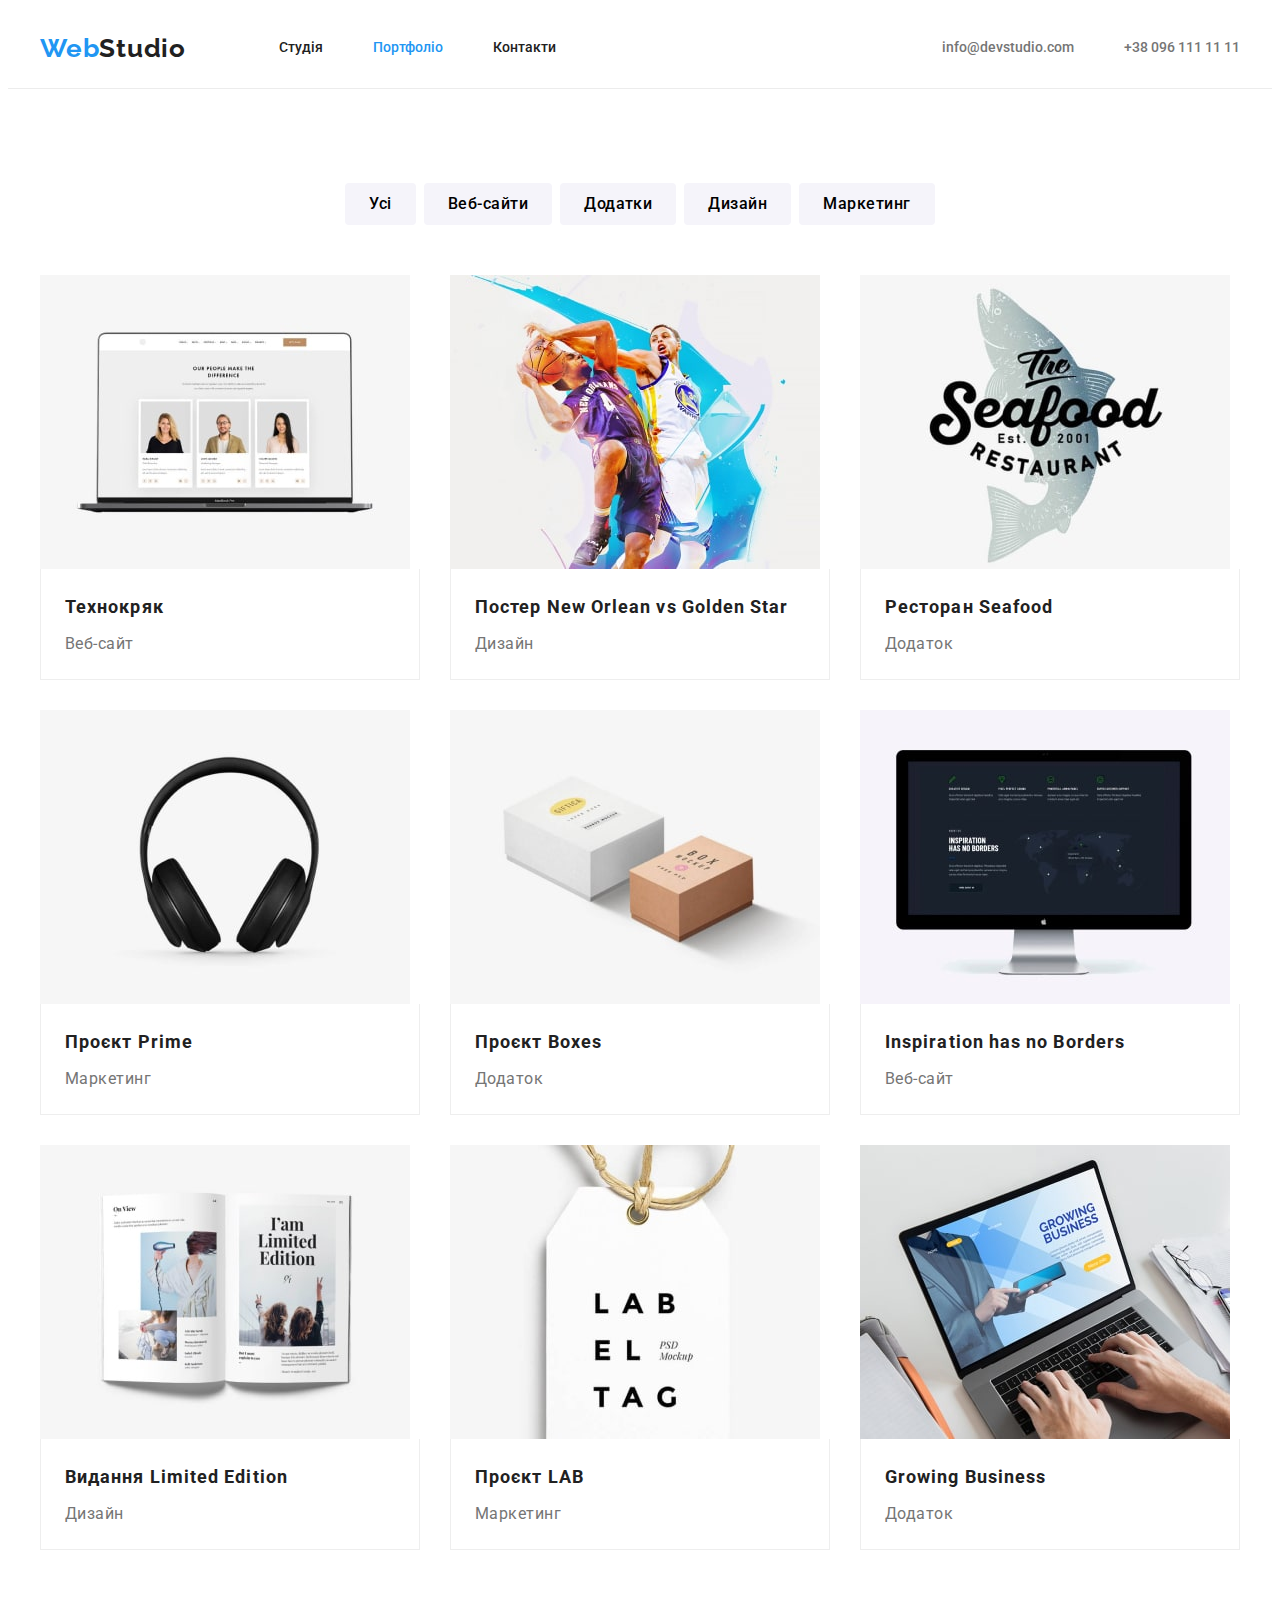
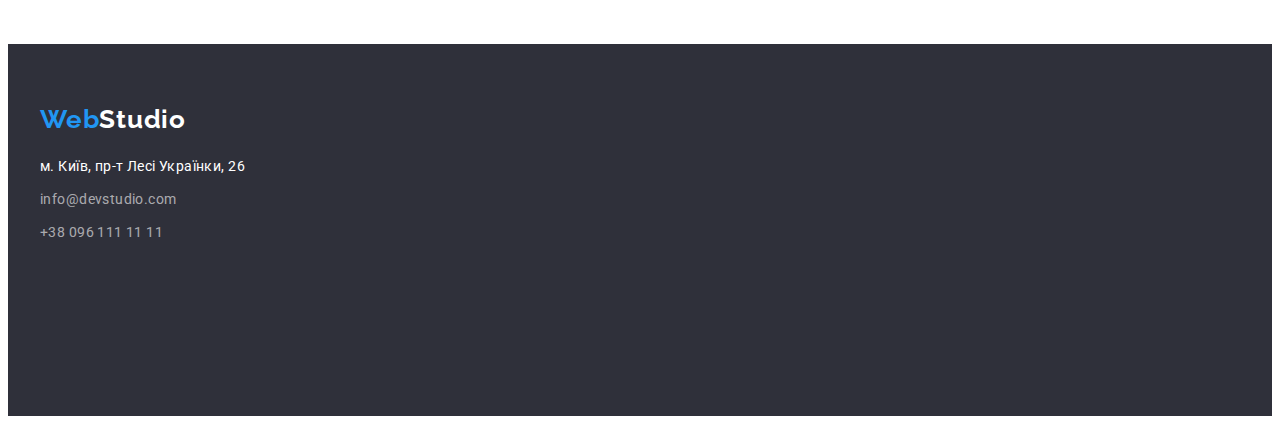
==== portfolio.html @ d462f6be "add files" ====
<!DOCTYPE html>
<html lang="uk">
  <head>
    <meta charset="UTF-8" />
    <meta http-equiv="X-UA-Compatible" content="IE=edge" />
    <meta name="viewport" content="width=device-width, initial-scale=1.0" />
    <title>Портфоліо</title>
    <link rel="preconnect" href="https://fonts.googleapis.com" />
    <link rel="preconnect" href="https://fonts.gstatic.com" crossorigin />
    <link
      href="https://fonts.googleapis.com/css2?family=Raleway:wght@700&family=Roboto:wght@400;500;700;900&display=swap"
      rel="stylesheet"
    />
    <link
      rel="stylesheet"
      href="https://cdnjs.cloudflare.com/ajax/libs/modern-normalize/1.1.0/modern-normalize.min.css"
      integrity="sha512-wpPYUAdjBVSE4KJnH1VR1HeZfpl1ub8YT/NKx4PuQ5NmX2tKuGu6U/JRp5y+Y8XG2tV+wKQpNHVUX03MfMFn9Q=="
      crossorigin="anonymous"
      referrerpolicy="no-referrer"
    />
    <link rel="stylesheet" href="./css/styles.css" />
  </head>
  <body>
    <!------------------header------------------->
    <header class="header">
      <div class="container main-nav">
        <nav class="header-navigation main-nav">
          <a class="header-logo" href="./index.html"
            ><span class="part-logo">Web</span>Studio</a
          >
          <ul class="nav-list list">
            <li class="nav-item">
              <a href="./index.html" class="nav-link">Студія</a>
            </li>
            <li class="nav-item">
              <a href="./portfolio.html" class="nav-link current">Портфоліо</a>
            </li>
            <li class="nav-item"><a href="#" class="nav-link">Контакти</a></li>
          </ul>
        </nav>
        <!-------------------contacts header------------------->
        <ul class="header-list list">
          <li class="header-item">
            <a class="header-link" href="mailto:info@devstudio.com"
              >info@devstudio.com</a
            >
          </li>
          <li class="header-item">
            <a class="header-link" href="tel:+380961111111"
              >+38 096 111 11 11</a
            >
          </li>
        </ul>
      </div>
    </header>
    <main>
      <!------------------section main------------------->
      <section class="section">
        <div class="container">
          <h1 class="visually-hidden">Портфоліо</h1>
          <ul class="list-btn list">
            <li class="item-btn">
              <button type="button" class="btn-filter">Усі</button>
            </li>
            <li class="item-btn">
              <button type="button" class="btn-filter">Веб-сайти</button>
            </li>
            <li class="item-btn">
              <button type="button" class="btn-filter">Додатки</button>
            </li>
            <li class="item-btn">
              <button type="button" class="btn-filter">Дизайн</button>
            </li>
            <li class="item-btn">
              <button type="button" class="btn-filter">Маркетинг</button>
            </li>
          </ul>
          <ul class="list-projects list">
            <li class="item-projects">
              <a class="link-projects" href="#">
                <img src="./image/laptop.jpg" alt="ноутбук" width="370" />
                <div class="cart-content">
                  <h2 class="subtitle-projects title">Технокряк</h2>
                  <p class="text-projects text">Веб-сайт</p>
                </div>
              </a>
            </li>
            <li class="item-projects">
              <a class="link-projects" href="#">
                <img
                  src="./image/players.jpg"
                  alt="два баскетболіста"
                  width="370"
                />
                <div class="cart-content">
                  <h2 class="subtitle-projects title">
                    Постер New Orlean vs Golden Star
                  </h2>
                  <p class="text-projects text">Дизайн</p>
                </div>
              </a>
            </li>
            <li class="item-projects">
              <a class="link-projects" href="#">
                <img
                  src="./image/logotitle.jpg"
                  alt="логотип ресторану"
                  width="370"
                />
                <div class="cart-content">
                  <h2 class="subtitle-projects title">Ресторан Seafood</h2>
                  <p class="text-projects text">Додаток</p>
                </div>
              </a>
            </li>
            <li class="item-projects">
              <a class="link-projects" href="#">
                <img src="./image/headphones.jpg" alt="навушники" width="370" />
                <div class="cart-content">
                  <h2 class="subtitle-projects title">Проєкт Prime</h2>
                  <p class="text-projects text">Маркетинг</p>
                </div>
              </a>
            </li>
            <li class="item-projects">
              <a class="link-projects" href="#">
                <img src="./image/boxes.jpg" alt="дві коробки" width="370" />
                <div class="cart-content">
                  <h2 class="subtitle-projects title">Проєкт Boxes</h2>
                  <p class="text-projects text">Додаток</p>
                </div>
              </a>
            </li>
            <li class="item-projects">
              <a class="link-projects" href="#">
                <img
                  src="./image/monitor.jpg"
                  alt="комп'ютерний монітор"
                  width="370"
                />
                <div class="cart-content">
                  <h2 class="subtitle-projects title">
                    Inspiration has no Borders
                  </h2>
                  <p class="text-projects text">Веб-сайт</p>
                </div>
              </a>
            </li>
            <li class="item-projects">
              <a class="link-projects" href="#">
                <img src="./image/book.jpg" alt="відкрита книга" width="370" />
                <div class="cart-content">
                  <h2 class="subtitle-projects title">
                    Видання Limited Edition
                  </h2>
                  <p class="text-projects text">Дизайн</p>
                </div>
              </a>
            </li>
            <li class="item-projects">
              <a class="link-projects" href="#">
                <img src="./image/lable.jpg" alt="лейба" width="370" />
                <div class="cart-content">
                  <h2 class="subtitle-projects title">Проєкт LAB</h2>
                  <p class="text-projects text">Маркетинг</p>
                </div>
              </a>
            </li>
            <li class="item-projects">
              <a class="link-projects" href="">
                <img
                  src="./image/laptop1.jpg"
                  alt="ноутбук з руками"
                  width="370"
                />
                <div class="cart-content">
                  <h2 class="subtitle-projects title">Growing Business</h2>
                  <p class="text-projects text">Додаток</p>
                </div>
              </a>
            </li>
          </ul>
        </div>
      </section>
    </main>
    <!--contacts footer-->
    <footer class="footer">
      <div class="container">
        <a class="footer-logo" href="./index.html"
          ><span class="footer-part-logo">Web</span>Studio</a
        >
        <address class="footer-address">
          <ul class="footer-list list">
            <li class="footer-item">
              <a
                class="address-name"
                href="https://goo.gl/maps/CPtrU1FHBa2aNyZL9"
                target="_blank"
                rel="noopener noreferrer nofollow"
                >м. Київ, пр-т Лесі Українки, 26</a
              >
            </li>
            <li class="footer-item">
              <a class="footer-link" href="mailto:info@devstudio.com"
                >info@devstudio.com</a
              >
            </li>
            <li class="footer-item">
              <a class="footer-link" href="tel:+380961111111"
                >+38 096 111 11 11</a
              >
            </li>
          </ul>
        </address>
      </div>
    </footer>
  </body>
</html>
---- css/styles.css ----
/*html {
  box-sizing: border-box;
}

*,
*::before,
*::after {
  box-sizing: inherit;
}*/

:root {
  --primary-text-color: #212121;
  --secondary-text-color: #757575;
  --transparent-text-color: rgba(255, 255, 255, 0.6);

  --white-color: #ffffff;
  --blue-color: #2196f3;

  --secondary-background-color: #2f303a;
  --section-background-color: #f5f4fa;
  --accent-btn-background-color: #188ce8;

  --border-header-color: #ececec;
  --border-carts-color: #eeeeee;

  --card-set-gap: 30px;
}

/*------------BODY------------*/
body {
  font-family: "Roboto", sans-serif;
  color: var(--primary-text-color);
  background-color: var(--white-color);
}

img {
  display: block;
  max-width: 100%;
  height: auto;
}

p,
h1,
h2,
h3,
h4,
h5,
h6 {
  margin: 0;
}

ul,
ol {
  margin: 0;
  padding-left: 0;
}

/*-----------Utilities-----------*/

.list {
  list-style-type: none;
}

.container {
  width: 1200px;
  margin-left: auto;
  margin-right: auto;
  padding-left: 15px;
  padding-right: 15px;
  /*background-color: rgb(127, 214, 210);*/

  
}

/*------------HEADER------------*/
.header {
  border-bottom: 1px solid var(--border-header-color);
}

.nav-list .nav-link.current {
  color: var(--blue-color);
}

.main-nav {
  display: flex;
  align-items: center;
}

.header-logo {
  margin-right: 93px;

  font-family: "Raleway", sans-serif;
  font-weight: 700;
  font-size: 26px;
  line-height: 1.19;
  text-decoration: none;
  letter-spacing: 0.03em;
  color: var(--primary-text-color);
}

.part-logo {
  color: var(--blue-color);
}

.nav-list {
  display: flex;
}

.nav-item + .nav-item {
  margin-left: 50px;
}

.nav-link:hover,
.nav-link:focus {
  color: var(--blue-color);
}

.nav-link {
  display: block;
  padding-top: 32px;
  padding-bottom: 32px;

  text-decoration: none;
  font-weight: 500;
  font-size: 14px;
  line-height: 1.14;
  color: var(--primary-text-color);
}

.header-list {
  margin-left: auto;
  display: flex;
}

.header-item + .header-item {
  margin-left: 50px;
}

.header-item {
  list-style-type: none;
}

.header-link {
  display: block;
  padding-top: 32px;
  padding-bottom: 32px;

  text-decoration: none;
  font-weight: 500;
  font-size: 14px;
  line-height: 1.14;
  color: var(--secondary-text-color);
}

.header-link:hover,
.header-link:focus {
  color: var(--blue-color);
}

/*------------FOOTER-----------*/
.footer {
  background-color: var(--secondary-background-color);
  height: 252px;
  padding-top: 60px;
  padding-bottom: 60px;
}

.footer-logo {
  font-family: "Raleway", sans-serif;
  font-weight: 700;
  font-size: 26px;
  line-height: 1.19;
  text-decoration: none;
  letter-spacing: 0.03em;
  color: var(--white-color);
}

.footer-part-logo {
  color: var(--blue-color);
}

.footer-address {
  margin-top: 20px;
}

.address-name:hover,
.address-name:focus {
  color: var(--blue-color);
}

.address-name {
  text-decoration: none;
  font-style: normal;
  font-size: 14px;
  line-height: 1.71;
  letter-spacing: 0.03em;
  color: var(--white-color);
}

.footer-item + .footer-item {
  margin-top: 9px;
}

.footer-item {
  text-decoration: none;
}

.footer-link {
  text-decoration: none;
  font-style: normal;
  font-size: 14px;
  line-height: 1.71;
  letter-spacing: 0.03em;
  color: var(--transparent-text-color);
}

.footer-link:hover,
.footer-link:focus {
  color: var(--blue-color);
}

/*------------------------------------СТУДІЯ-----------------------------------*/

/*------------HERO------------*/
.hero {
  background-color: var(--secondary-background-color);
  padding-top: 200px;
  padding-bottom: 200px;
  text-align: center;
}

.hero-title {
  flex-wrap: wrap;
  margin-right: auto;
  margin-left: auto;
  margin-bottom: 30px;

  max-width: 696px;
  font-weight: 900;
  font-size: 44px;
  line-height: 1.36;
  text-align: center;
  letter-spacing: 0.06em;
  text-transform: uppercase;
  color: var(--white-color);
}

.hero-btn:hover,
.hero-btn:focus {
  background-color: var(--accent-btn-background-color);
  cursor: pointer;
  border-color: transparent;
}

.hero-btn {
padding: 10px 32px;

  border-radius: 4px;
  border-color: transparent;
  font-family: inherit;
  font-weight: 700;
  font-size: 16px;
  line-height: 1.87;
  letter-spacing: 0.06em;
  color: var(--white-color);
  background-color: var(--blue-color);
}

/*------------------ПРИХОВАНИЙ ЗАГОЛОВОК------------*/
.visually-hidden {
  position: absolute;
  white-space: nowrap;
  width: 1px;
  height: 1px;
  overflow: hidden;
  border: 0;
  padding: 0;
  clip: rect(0 0 0 0);
  clip-path: inset(50%);
  margin: -1px;
}

/*------------OUR FEATURES------------*/
.features {
  padding-top: 94px;
  padding-bottom: 94px;
}

.features-list {
  display: flex;
  flex-wrap: wrap;
}

.features-item + .features-item {
  margin-left: 30px;
}

.features-item {
  list-style-type: none;
  width: 270px;
}

.features-subtitle {
  margin-bottom: 10px;

  font-size: 14px;
  line-height: 1.14;
  letter-spacing: 0.03em;
  text-transform: uppercase;
}

.features-text {
  font-size: 14px;
  line-height: 1.71;
  letter-spacing: 0.03em;
  color: var(--secondary-text-color);
}

/*------------OUR ACTIVITIES-----------*/
.activities {
  padding-bottom: 94px;
}

.activities-list {
  display: flex;
}

.activities-item + .activities-item {
  margin-left: 30px;
}

.activities-title {
  margin-bottom: 50px;

  font-size: 36px;
  line-height: 1.16;
  text-align: center;
  letter-spacing: 0.03em;
}

.activities-item {
  list-style-type: none;
}

/*------------OUR TEAM-----------*/
.team {
  background-color: var(--section-background-color);
  padding-top: 94px;
  padding-bottom: 94px;
}

.team-list {
  display: flex;
}

.team-item + .team-item {
  margin-left: 30px;
}

.team-title {
  margin-bottom: 50px;

  font-size: 36px;
  line-height: 1.16;
  text-align: center;
  letter-spacing: 0.03em;
}

.team-item {
  list-style-type: none;
  background-color: var(--white-color);
}

.name-wrap {
  padding: 30px;
}

.team-name {
  margin-bottom: 10px;

  font-weight: 500;
  font-size: 16px;
  line-height: 1.18;
  text-align: center;
  letter-spacing: 0.03em;
}

.team-position {
  font-size: 16px;
  line-height: 1.18;
  color: var(--secondary-text-color);
  text-align: center;
  letter-spacing: 0.03em;
}

/*----------------------------------ПОРТФОЛІО--------------------------------*/

/*----------section main-------------*/
.section {
  padding-top: 94px;
  padding-bottom: 94px;
}

.list-btn {
  display: flex;
  align-items: center;
  justify-content: center;
  margin-right: auto;
  margin-left: auto;
  margin-bottom: 50px;

  list-style-type: none;
}

.item-btn + .item-btn {
  margin-left: 8px;
}

.btn-filter:hover,
.btn-filter:focus {
  background-color: var(--blue-color);
  color: var(--white-color);
  cursor: pointer;
  border-color: transparent;
}

.list-btn .btn-filter.current {
  background-color: var(--blue-color);
}

.btn-filter {
  border-radius: 4px;
  border-color: transparent;
  padding: 6px 22px;

  font-family: inherit;
  font-weight: 500;
  font-size: 16px;
  line-height: 1.62;
  text-align: center;
  letter-spacing: 0.03em;
  background-color: var(--section-background-color);
}

.list-projects {
  display: flex;
  flex-wrap: wrap;
  list-style-type: none;

  margin-left: calc(-1 * var(--card-set-gap));
  margin-top: calc(-1 * var(--card-set-gap));
}

.item-projects {
  flex-basis: calc(100% / 3 - var(--card-set-gap));

  margin-left: var(--card-set-gap);
  margin-top: var(--card-set-gap);
}

.link-projects {
  text-decoration: none;
}

.cart-content {
  padding: 20px 24px;  
  border-left: 1px solid var(--border-carts-color);
  border-right: 1px solid var(--border-carts-color);
  border-bottom: 1px solid var(--border-carts-color);
}

.subtitle-projects {
  margin-bottom: 4px;
  font-size: 18px;
  line-height: 2;
  letter-spacing: 0.06em;
  color: var(--primary-text-color);
}

.text-projects {
  font-size: 16px;
  line-height: 1.88;
  letter-spacing: 0.03em;
  color: var(--secondary-text-color);
}
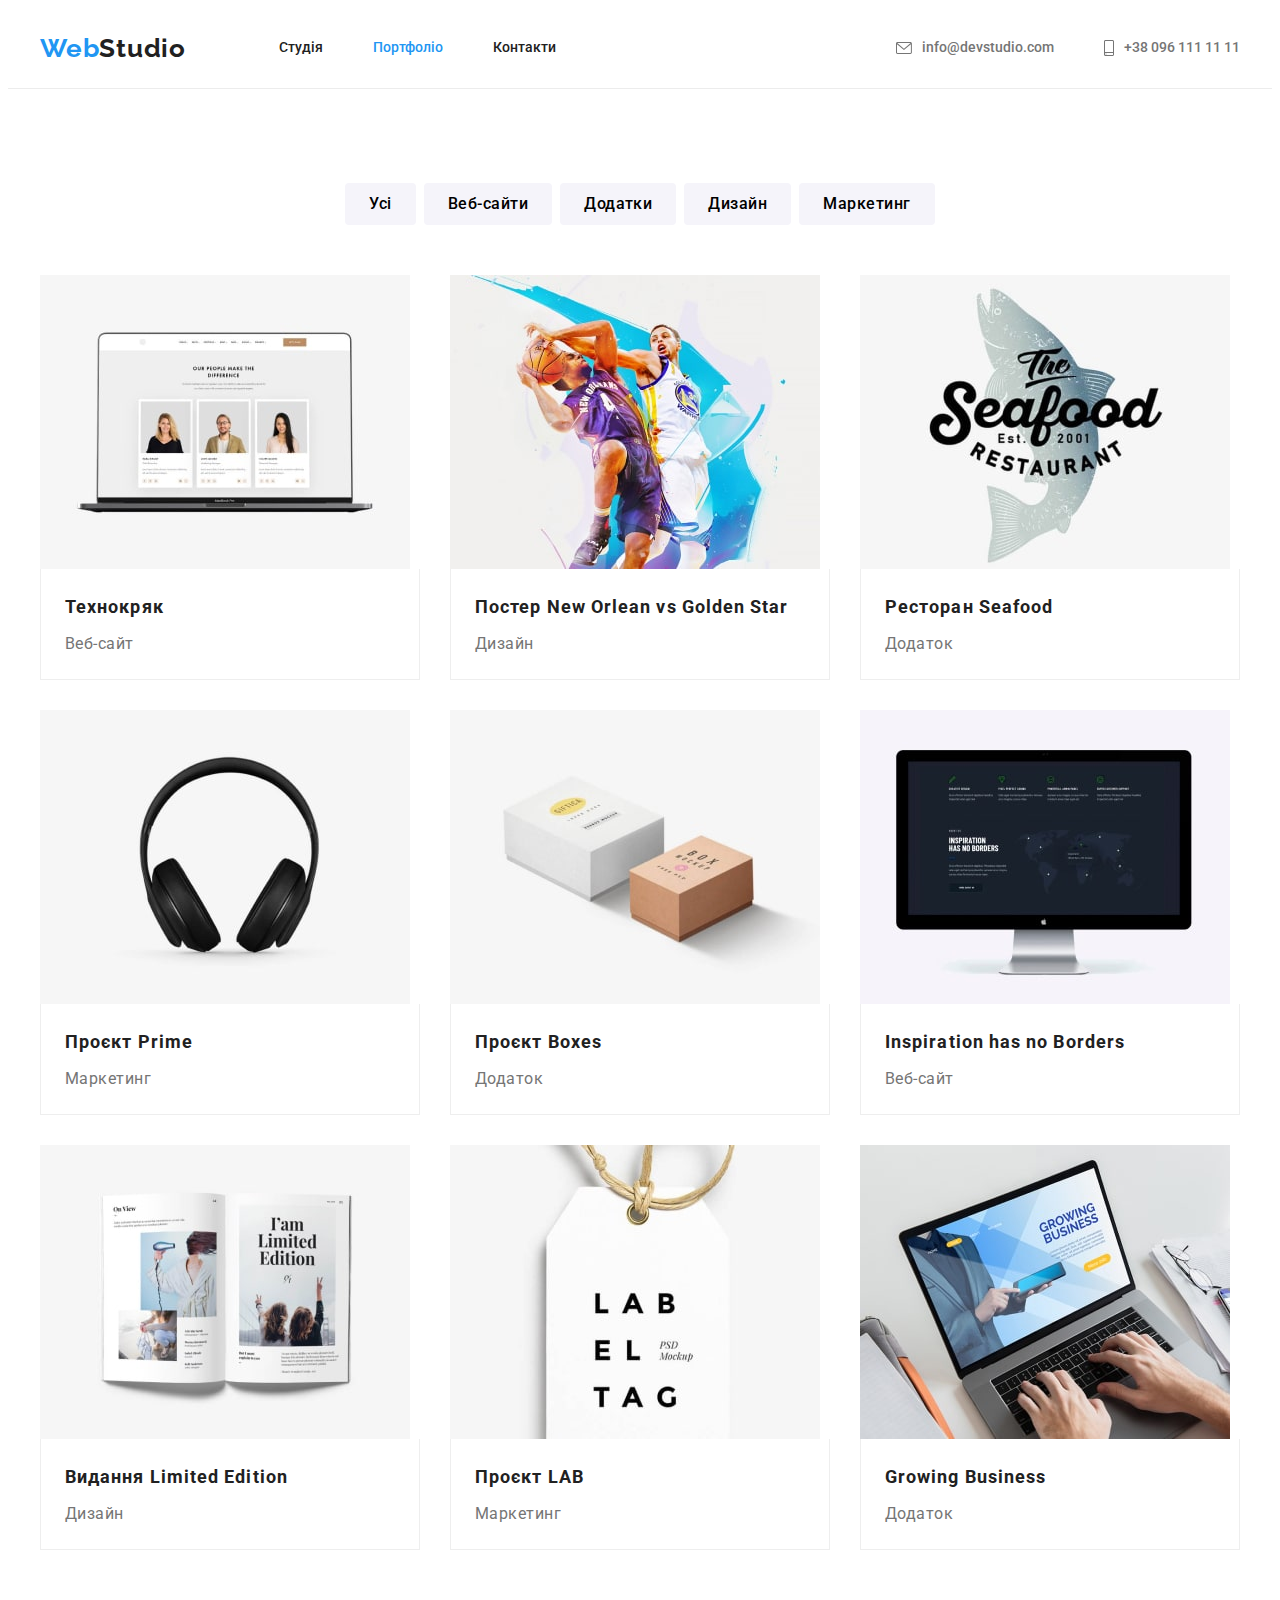
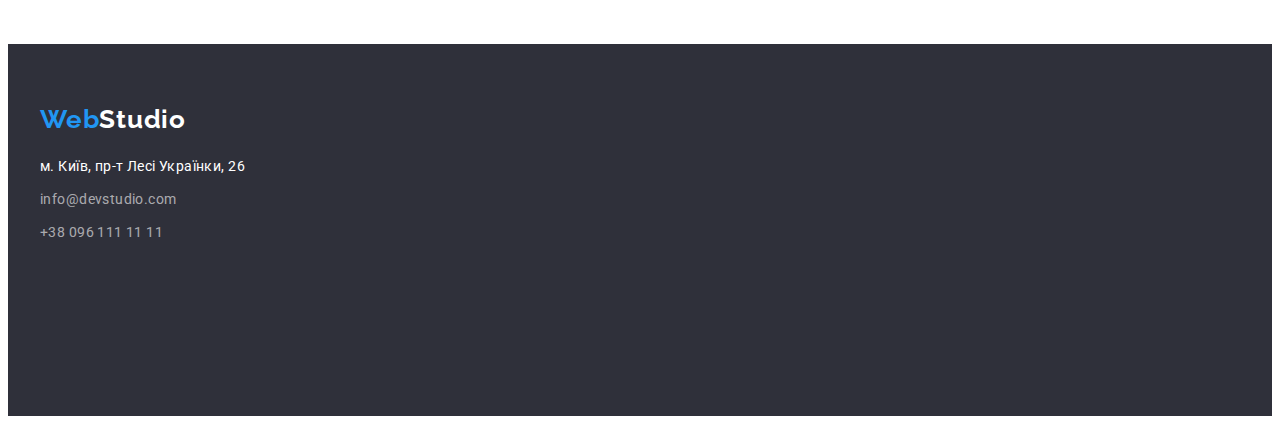
==== commit 2a7aa403: "add section customers" ====
--- a/portfolio.html
+++ b/portfolio.html
@@ -41,14 +41,18 @@
         <!-------------------contacts header------------------->
         <ul class="header-list list">
           <li class="header-item">
-            <a class="header-link" href="mailto:info@devstudio.com"
-              >info@devstudio.com</a
-            >
+            <a class="header-link" href="mailto:info@devstudio.com">
+              <svg class="icon-mail" width="16px" height="12px">
+                <use href="./image/symbol-defs.svg#icon-envelope-hover"></use>
+              </svg>
+              info@devstudio.com</a>
           </li>
-          <li class="header-item">
-            <a class="header-link" href="tel:+380961111111"
-              >+38 096 111 11 11</a
-            >
+          <li class="header-item"> 
+            <a class="header-link" href="tel:+380961111111">
+              <svg class="icon-smartphone" width="10px" height="16px">
+                <use href="./image/symbol-defs.svg#icon-smartphone"></use>
+              </svg>
+              +38 096 111 11 11</a>
           </li>
         </ul>
       </div>
--- a/css/styles.css
+++ b/css/styles.css
@@ -22,6 +22,8 @@
 
   --border-header-color: #ececec;
   --border-carts-color: #eeeeee;
+
+  --icon-color: #AFB1B8;
 
   --card-set-gap: 30px;
 }
@@ -130,6 +132,7 @@
 .header-list {
   margin-left: auto;
   display: flex;
+  align-items: center;
 }
 
 .header-item + .header-item {
@@ -141,15 +144,34 @@
 }
 
 .header-link {
-  display: block;
+  display: flex;
+  align-items: center;
   padding-top: 32px;
   padding-bottom: 32px;
+  gap: 10px;
 
   text-decoration: none;
   font-weight: 500;
   font-size: 14px;
   line-height: 1.14;
   color: var(--secondary-text-color);
+  background-size: contain;
+}
+
+
+.icon-mail {
+  fill: currentColor;
+}
+
+.icon-smartphone {
+  fill: currentColor;
+}
+
+.icon-mail:hover,
+.icon-mail:focus,
+.icon-smartphone:hover,
+.icon-smartphone:focus {
+  fill: var(--blue-color);
 }
 
 .header-link:hover,
@@ -223,7 +245,21 @@
 
 /*------------HERO------------*/
 .hero {
+  background-image: linear-gradient(
+    to right, 
+    rgba(47, 48, 58, 0.4),
+    rgba(47, 48, 58, 0.4)), 
+    url("../image/Img.jpg"); 
+  background-position: center;
+  background-size: cover;
+  background-repeat: no-repeat;
   background-color: var(--secondary-background-color);
+  
+  max-width: 1600px;
+  height: 600px;
+
+  margin-left: auto;
+  margin-right: auto;
   padding-top: 200px;
   padding-bottom: 200px;
   text-align: center;
@@ -233,7 +269,7 @@
   flex-wrap: wrap;
   margin-right: auto;
   margin-left: auto;
-  margin-bottom: 30px;
+  margin-bottom: var(--card-set-gap);
 
   max-width: 696px;
   font-weight: 900;
@@ -292,13 +328,25 @@
 }
 
 .features-item + .features-item {
-  margin-left: 30px;
+  margin-left: var(--card-set-gap);
 }
 
 .features-item {
   list-style-type: none;
   width: 270px;
 }
+
+.bgr-icon {
+  display: flex;
+  align-items: center;
+  justify-content: center;
+  
+  margin-bottom: var(--card-set-gap);
+  height: 120px;
+  background: var(--section-background-color);
+  border-radius: 4px;
+}
+
 
 .features-subtitle {
   margin-bottom: 10px;
@@ -326,7 +374,7 @@
 }
 
 .activities-item + .activities-item {
-  margin-left: 30px;
+  margin-left: var(--card-set-gap);
 }
 
 .activities-title {
@@ -354,7 +402,7 @@
 }
 
 .team-item + .team-item {
-  margin-left: 30px;
+  margin-left: var(--card-set-gap);
 }
 
 .team-title {
@@ -372,7 +420,7 @@
 }
 
 .name-wrap {
-  padding: 30px;
+  padding: var(--card-set-gap);
 }
 
 .team-name {
@@ -391,7 +439,53 @@
   color: var(--secondary-text-color);
   text-align: center;
   letter-spacing: 0.03em;
-}
+  margin-bottom: 16px;
+}
+
+.icon-list {
+display: flex;
+justify-content: space-between;
+gap: 10px;
+
+}
+
+.icon-item {
+  display: flex;
+  width: 44px;
+  height: 44px;
+}
+
+.icon-link {
+  display: flex;
+  align-items: center;
+  justify-content: center;
+  border-radius: 50%;
+
+  margin-bottom: var(--card-set-gap);
+  width: 44px;
+  height: 44px;
+  
+}
+
+.icon-link:hover,
+.icon-link:focus {
+  background-color: var(--blue-color);
+}
+
+.icon-social-team {
+  fill: var(--icon-color);
+  width: 20px;
+  height: 20px;
+}
+
+.icon-social-team:focus,
+.icon-social-team:hover {
+  fill: var(--white-color);
+}
+
+/*----------Regular customers------------------*/
+
+
 
 /*----------------------------------ПОРТФОЛІО--------------------------------*/
 
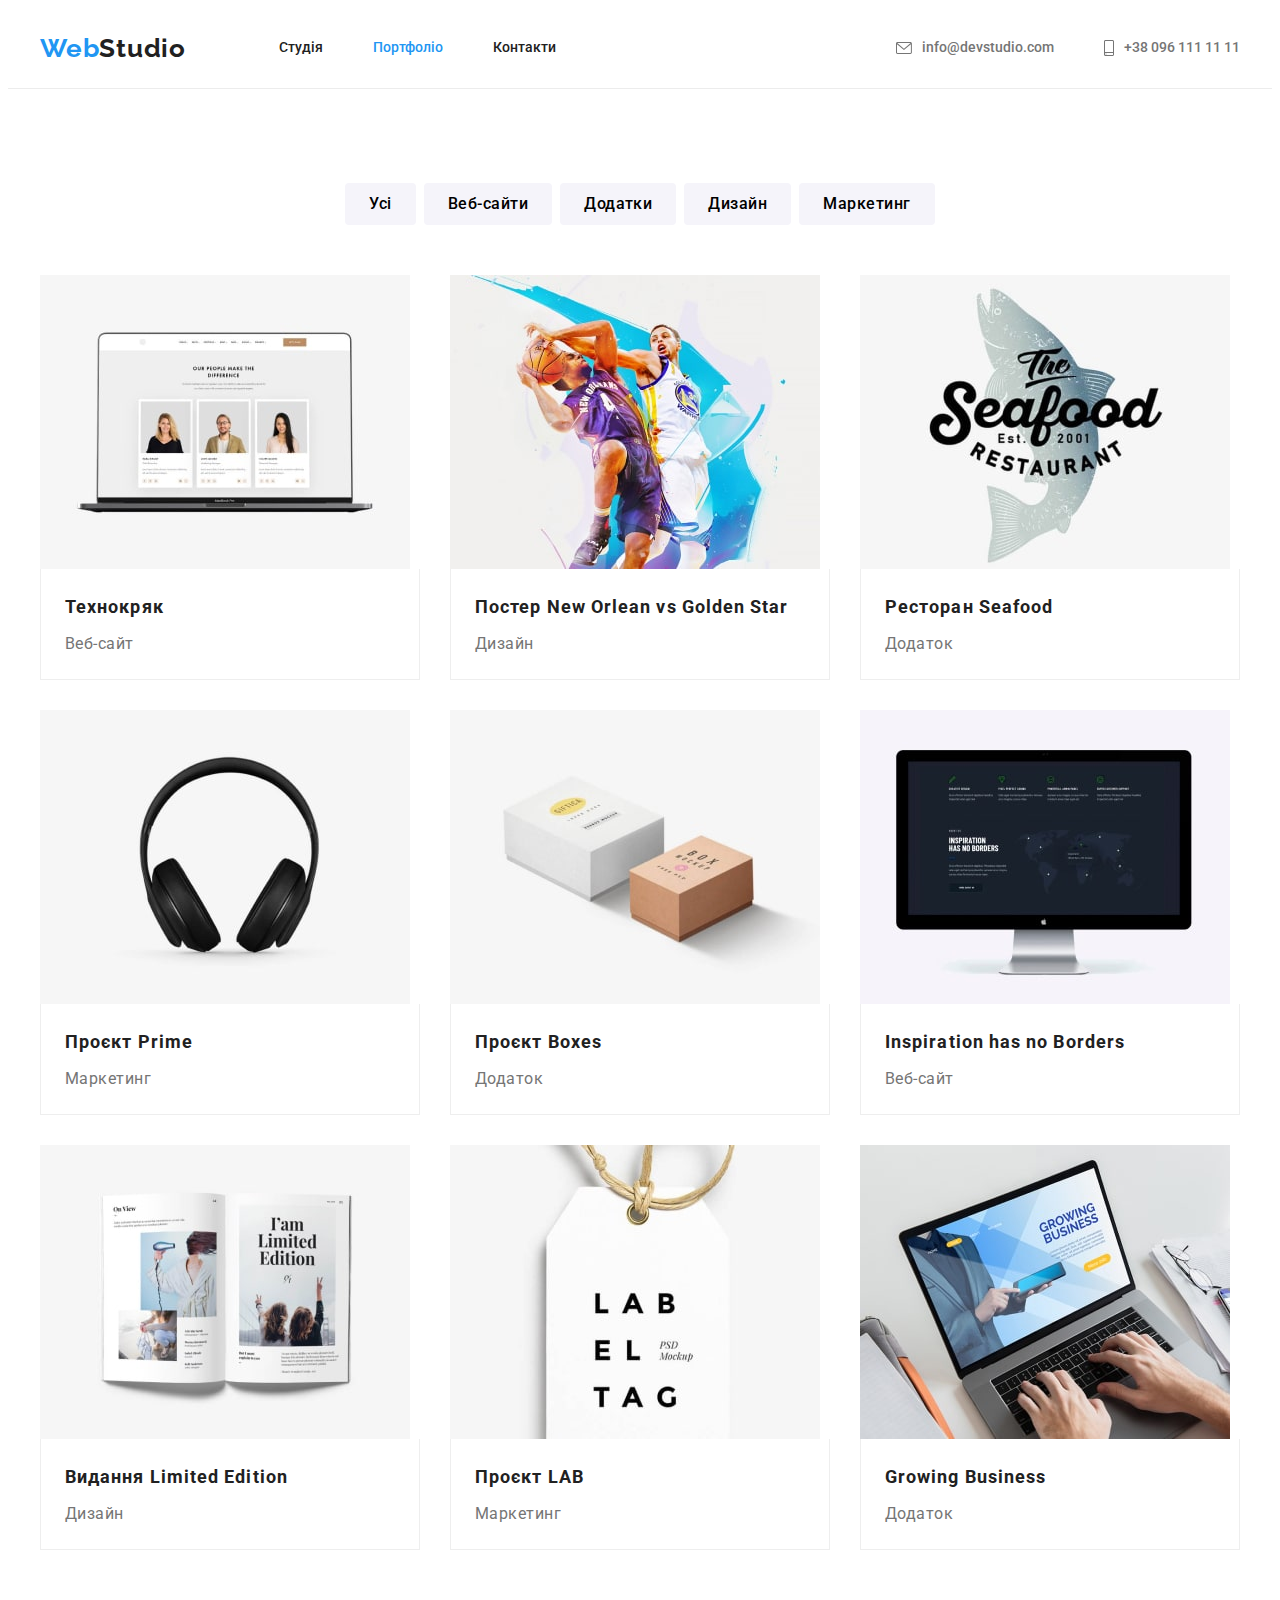
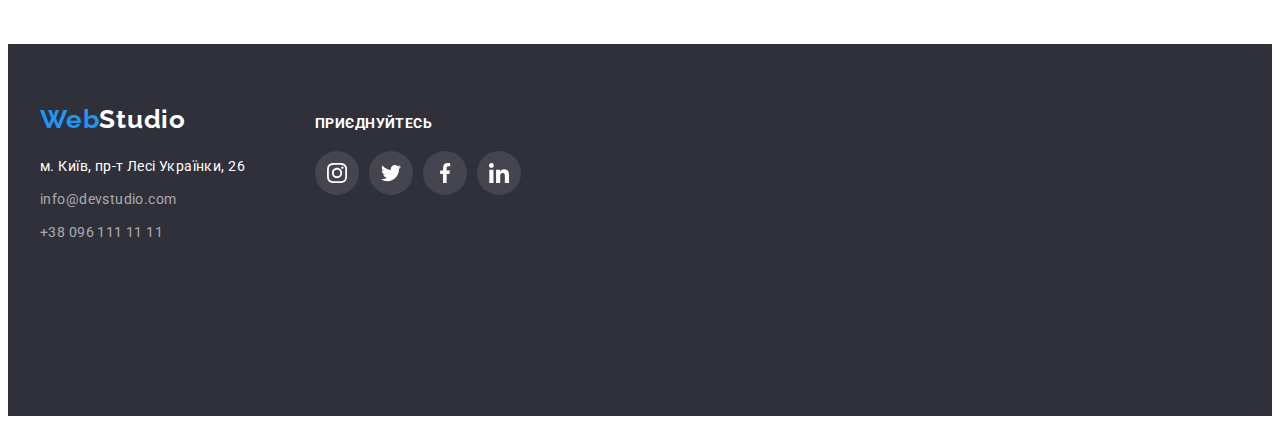
==== commit 72d880ca: "add shadow" ====
--- a/portfolio.html
+++ b/portfolio.html
@@ -189,33 +189,71 @@
     </main>
     <!--contacts footer-->
     <footer class="footer">
-      <div class="container">
-        <a class="footer-logo" href="./index.html"
-          ><span class="footer-part-logo">Web</span>Studio</a
-        >
-        <address class="footer-address">
-          <ul class="footer-list list">
-            <li class="footer-item">
-              <a
-                class="address-name"
-                href="https://goo.gl/maps/CPtrU1FHBa2aNyZL9"
-                target="_blank"
-                rel="noopener noreferrer nofollow"
-                >м. Київ, пр-т Лесі Українки, 26</a
-              >
-            </li>
-            <li class="footer-item">
-              <a class="footer-link" href="mailto:info@devstudio.com"
-                >info@devstudio.com</a
-              >
-            </li>
-            <li class="footer-item">
-              <a class="footer-link" href="tel:+380961111111"
-                >+38 096 111 11 11</a
-              >
-            </li>
-          </ul>
-        </address>
+      <div class="footer-wrap container">
+        <div class="footer-contacts">
+          <a class="footer-logo" href="./index.html">
+            <span class="footer-part-logo">Web</span>Studio</a>
+          <address class="footer-address">
+            <ul class="footer-list list">
+              <li class="footer-item">
+                <a
+                  class="address-name"
+                  href="https://goo.gl/maps/CPtrU1FHBa2aNyZL9"
+                  target="_blank"
+                  rel="noopener noreferrer nofollow"
+                  >м. Київ, пр-т Лесі Українки, 26</a
+                >
+              </li>
+              <li class="footer-item">
+                <a class="footer-link" href="mailto:info@devstudio.com"
+                  >info@devstudio.com</a
+                >
+              </li>
+              <li class="footer-item">
+                <a class="footer-link" href="tel:+380961111111"
+                  >+38 096 111 11 11</a
+                >
+              </li>
+            </ul>
+          </address>
+        </div>
+        <div class="footer-social">
+          <h2 class="title-social">Приєднуйтесь</h2>
+          <ul class="icon-list-footer list">
+            <li class="icon-item-footer item">
+              <a class="icon-link-footer link" href="https://www.instagram.com/" target="_blank"
+                rel="noopener noreferrer nofollow">
+                <svg class="icon-social-footer">
+                  <use href="./image/symbol-defs.svg#icon-instagram"></use>
+                </svg>
+              </a>
+            </li>
+            <li class="icon-item-footer item">
+              <a class="icon-link-footer link" href="https://twitter.com" target="_blank"
+                rel="noopener noreferrer nofollow">
+                <svg class="icon-social-footer">
+                  <use href="./image/symbol-defs.svg#icon-twitter"></use>
+                </svg>
+              </a>
+            </li>
+            <li class="icon-item-footer item">
+              <a class="icon-link-footer link" href="https://facebook.com" target="_blank"
+                rel="noopener noreferrer nofollow">
+                <svg class="icon-social-footer">
+                  <use href="./image/symbol-defs.svg#icon-facebook"></use>
+                </svg>
+              </a>
+            </li>
+            <li class="icon-item-footer item">
+              <a class="icon-link-footer link" href="https://www.linkedin.com/" target="_blank"
+                rel="noopener noreferrer nofollow">
+                <svg class="icon-social-footer">
+                  <use href="./image/symbol-defs.svg#icon-linkedin"></use>
+                </svg>
+              </a>
+            </li>
+          </ul>
+        </div>
       </div>
     </footer>
   </body>
--- a/css/styles.css
+++ b/css/styles.css
@@ -24,6 +24,7 @@
   --border-carts-color: #eeeeee;
 
   --icon-color: #AFB1B8;
+  --icon-bgr-soc: rgba(255, 255, 255, 0.1);
 
   --card-set-gap: 30px;
 }
@@ -159,19 +160,8 @@
 }
 
 
-.icon-mail {
+.icon-mail, .icon-smartphone {
   fill: currentColor;
-}
-
-.icon-smartphone {
-  fill: currentColor;
-}
-
-.icon-mail:hover,
-.icon-mail:focus,
-.icon-smartphone:hover,
-.icon-smartphone:focus {
-  fill: var(--blue-color);
 }
 
 .header-link:hover,
@@ -187,6 +177,15 @@
   padding-bottom: 60px;
 }
 
+.footer-wrap {
+  display: flex;
+  align-items: baseline;
+}
+
+.footer-contacts {
+  margin-right: 70px;
+}
+
 .footer-logo {
   font-family: "Raleway", sans-serif;
   font-weight: 700;
@@ -241,19 +240,67 @@
   color: var(--blue-color);
 }
 
+.title-social {
+  margin-bottom: 20px;
+
+  font-weight: 700;
+  font-size: 14px;
+  line-height: 16px;
+  letter-spacing: 0.03em;
+  text-transform: uppercase;
+  color: var(--white-color);
+}
+
+.icon-list-footer {
+  display: flex;
+  justify-content: space-between;
+  gap: 10px;
+
+}
+
+.icon-item-footer {
+  display: flex;
+  width: 44px;
+  height: 44px;
+}
+
+.icon-link-footer {
+  display: flex;
+  align-items: center;
+  justify-content: center;
+  border-radius: 50%;
+
+  margin-bottom: var(--card-set-gap);
+  width: 44px;
+  height: 44px;
+  color: var(--white-color);
+  background-color: var(--icon-bgr-soc);
+}
+
+.icon-link-footer:hover,
+.icon-link-footer:focus {
+  background-color: var(--blue-color);
+}
+
+.icon-social-footer {
+  fill: currentColor;
+  width: 20px;
+  height: 20px;
+}
+
 /*------------------------------------СТУДІЯ-----------------------------------*/
 
 /*------------HERO------------*/
 .hero {
+  background-color: var(--secondary-background-color);
   background-image: linear-gradient(
-    to right, 
     rgba(47, 48, 58, 0.4),
     rgba(47, 48, 58, 0.4)), 
     url("../image/Img.jpg"); 
   background-position: center;
   background-size: cover;
   background-repeat: no-repeat;
-  background-color: var(--secondary-background-color);
+  
   
   max-width: 1600px;
   height: 600px;
@@ -417,6 +464,7 @@
 .team-item {
   list-style-type: none;
   background-color: var(--white-color);
+  box-shadow: 0px 1px 3px rgba(0, 0, 0, 0.12), 0px 1px 1px rgba(0, 0, 0, 0.14), 0px 2px 1px rgba(0, 0, 0, 0.2);
 }
 
 .name-wrap {
@@ -464,26 +512,71 @@
   margin-bottom: var(--card-set-gap);
   width: 44px;
   height: 44px;
-  
+  color: var(--icon-color);
 }
 
 .icon-link:hover,
 .icon-link:focus {
   background-color: var(--blue-color);
-}
+  color: var(--white-color);
+}  
 
 .icon-social-team {
-  fill: var(--icon-color);
+  fill: currentColor;
   width: 20px;
   height: 20px;
 }
 
-.icon-social-team:focus,
-.icon-social-team:hover {
-  fill: var(--white-color);
-}
-
 /*----------Regular customers------------------*/
+
+.customers {
+  padding-top: 94px;
+  padding-bottom: 94px;
+}
+
+.title-customers {
+  margin-bottom: 50px;
+
+  font-weight: 700;
+  font-size: 36px;
+  line-height: 42px;
+  text-align: center;
+  letter-spacing: 0.03em;
+}
+
+.list-customers {
+  display: flex;
+  justify-content: center;
+  margin-right: auto;
+  margin-left: auto;
+}
+
+.item-customers + .item-customers {
+  margin-left: var(--card-set-gap);
+}
+
+.link-customers {
+  display: flex;
+  align-items: center;
+  justify-content: center;
+  width: 170px;
+  height: 92px;
+  border: 1px solid var(--icon-color);
+  border-radius: 4px;
+  color: var(--icon-color);
+}
+
+.link-customers:hover,
+.link-customers:focus {
+border-color: var(--blue-color);
+color: var(--blue-color);
+}
+
+.icon-customers {
+  fill: currentColor;
+  width: 106px;
+  height: 60px;
+}
 
 
 
@@ -516,6 +609,7 @@
   color: var(--white-color);
   cursor: pointer;
   border-color: transparent;
+  box-shadow: 0px 3px 1px rgba(0, 0, 0, 0.1), 0px 1px 2px rgba(0, 0, 0, 0.08), 0px 2px 2px rgba(0, 0, 0, 0.12);
 }
 
 .list-btn .btn-filter.current {
@@ -561,6 +655,11 @@
   border-left: 1px solid var(--border-carts-color);
   border-right: 1px solid var(--border-carts-color);
   border-bottom: 1px solid var(--border-carts-color);
+}
+
+.item-projects:focus,
+.item-projects:hover {
+  box-shadow: 0px 1px 1px rgba(0, 0, 0, 0.12), 0px 4px 4px rgba(0, 0, 0, 0.06), 1px 4px 6px rgba(0, 0, 0, 0.16);
 }
 
 .subtitle-projects {
